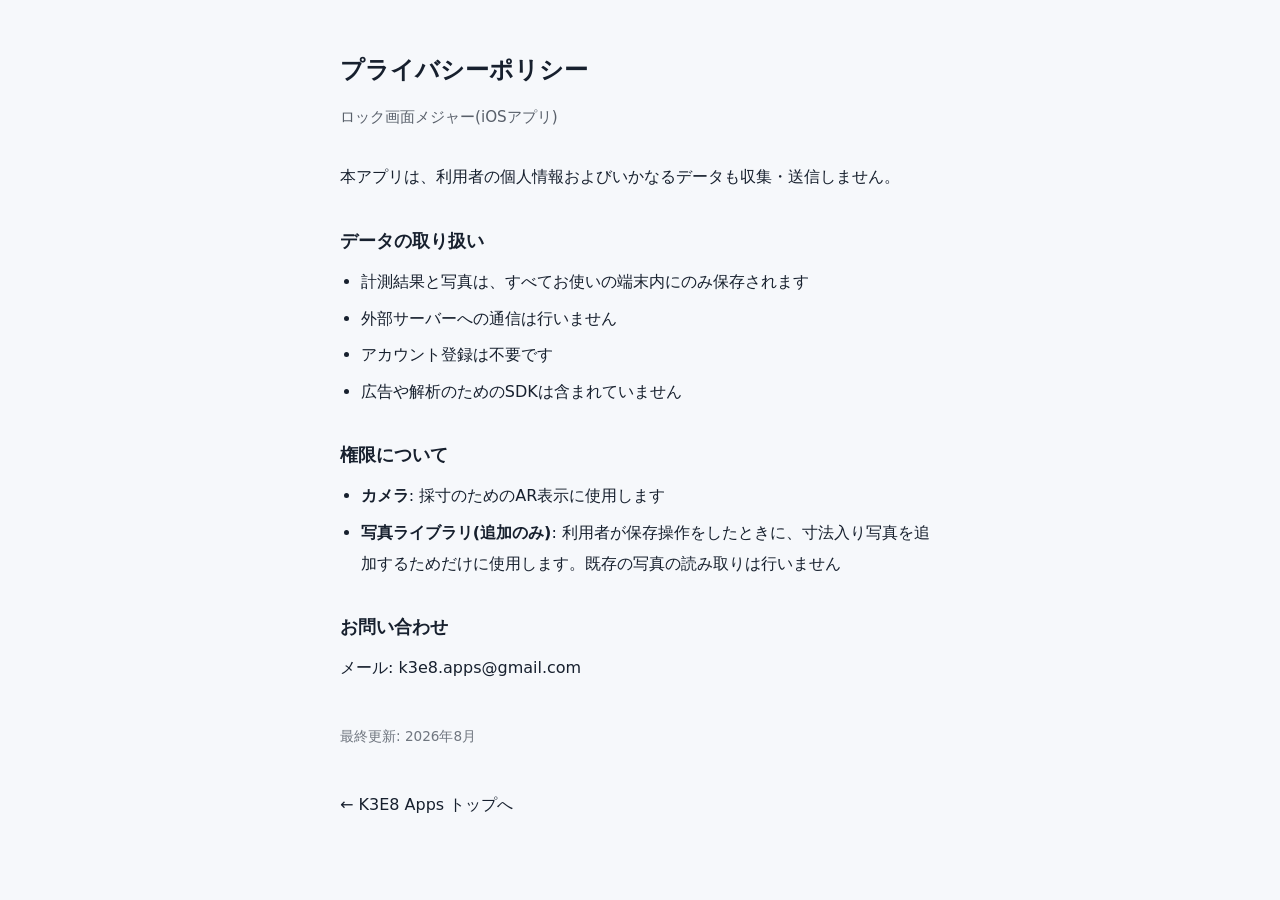
==== locklens/privacy.html @ 76bfced0 "ロック画面メジャーのプライバシーポリシーページを追加" ====
<!DOCTYPE html>
<html lang="ja">
<head>
  <meta charset="UTF-8">
  <meta name="viewport" content="width=device-width, initial-scale=1.0">
  <title>プライバシーポリシー | ロック画面メジャー</title>
  <meta name="description" content="ロック画面メジャーのプライバシーポリシー。本アプリは利用者のデータを一切収集・送信しません。">
  <link rel="canonical" href="https://k3e8.github.io/locklens/privacy.html">
  <meta name="theme-color" content="#f6f8fb" media="(prefers-color-scheme: light)">
  <meta name="theme-color" content="#0c1220" media="(prefers-color-scheme: dark)">
  <link rel="stylesheet" href="../css/style.css?v=5">
  <style>
    .policy { max-width: 640px; margin: 0 auto; padding: 48px 20px 80px; line-height: 1.9; }
    .policy h1 { font-size: 1.5rem; margin-bottom: 0.4em; }
    .policy .app-name { opacity: 0.7; font-size: 0.95rem; margin-bottom: 2em; }
    .policy h2 { font-size: 1.1rem; margin: 1.8em 0 0.5em; }
    .policy ul { padding-left: 1.3em; }
    .policy li { margin: 0.4em 0; }
    .policy .updated { margin-top: 3em; font-size: 0.85rem; opacity: 0.6; }
    .policy a.back { display: inline-block; margin-top: 2.5em; }
  </style>
</head>
<body>
  <main class="policy">
    <h1>プライバシーポリシー</h1>
    <p class="app-name">ロック画面メジャー(iOSアプリ)</p>

    <p>本アプリは、利用者の個人情報およびいかなるデータも収集・送信しません。</p>

    <h2>データの取り扱い</h2>
    <ul>
      <li>計測結果と写真は、すべてお使いの端末内にのみ保存されます</li>
      <li>外部サーバーへの通信は行いません</li>
      <li>アカウント登録は不要です</li>
      <li>広告や解析のためのSDKは含まれていません</li>
    </ul>

    <h2>権限について</h2>
    <ul>
      <li><strong>カメラ</strong>: 採寸のためのAR表示に使用します</li>
      <li><strong>写真ライブラリ(追加のみ)</strong>: 利用者が保存操作をしたときに、寸法入り写真を追加するためだけに使用します。既存の写真の読み取りは行いません</li>
    </ul>

    <h2>お問い合わせ</h2>
    <p>メール: <a href="mailto:k3e8.apps@gmail.com">k3e8.apps@gmail.com</a></p>

    <p class="updated">最終更新: 2026年8月</p>
    <a class="back" href="../">← K3E8 Apps トップへ</a>
  </main>
</body>
</html>
---- css/style.css ----
/* ============ テーマ変数 ============ */
:root {
  color-scheme: light dark;
  --bg: #f6f8fb;
  --bg-soft: #eaf1f4;
  --card: #ffffff;
  --card-border: rgba(20, 40, 70, 0.08);
  --text: #17202e;
  --text-sub: #5a6778;
  --accent-1: #3ec46d;
  --accent-2: #3b9ae8;
  --accent-text: #2e8bd6;
  --shadow: 0 10px 30px rgba(20, 40, 70, 0.08);
  --header-bg: rgba(246, 248, 251, 0.82);
}
[data-theme="dark"] {
  --bg: #0c1220;
  --bg-soft: #111a2b;
  --card: #141d2e;
  --card-border: rgba(255, 255, 255, 0.07);
  --text: #e9eef6;
  --text-sub: #93a0b4;
  --accent-text: #6db9f2;
  --shadow: 0 12px 32px rgba(0, 0, 0, 0.35);
  --header-bg: rgba(12, 18, 32, 0.82);
}
@media (prefers-color-scheme: dark) {
  :root:not([data-theme="light"]) {
    --bg: #0c1220;
    --bg-soft: #111a2b;
    --card: #141d2e;
    --card-border: rgba(255, 255, 255, 0.07);
    --text: #e9eef6;
    --text-sub: #93a0b4;
    --accent-text: #6db9f2;
    --shadow: 0 12px 32px rgba(0, 0, 0, 0.35);
    --header-bg: rgba(12, 18, 32, 0.82);
  }
}

/* ============ ベース ============ */
* { margin: 0; padding: 0; box-sizing: border-box; }
html { scroll-behavior: smooth; }
body {
  font-family: "Hiragino Sans", "Hiragino Kaku Gothic ProN", "Noto Sans JP", system-ui, sans-serif;
  background: var(--bg);
  color: var(--text);
  line-height: 1.8;
  -webkit-font-smoothing: antialiased;
}
img { max-width: 100%; height: auto; display: block; }
a { color: inherit; text-decoration: none; }
.accent {
  background: linear-gradient(120deg, var(--accent-1), var(--accent-2));
  -webkit-background-clip: text;
  background-clip: text;
  color: transparent;
}

/* ============ ヘッダー ============ */
.site-header {
  position: sticky; top: 0; z-index: 100;
  background: var(--header-bg);
  backdrop-filter: blur(12px);
  -webkit-backdrop-filter: blur(12px);
  border-bottom: 1px solid var(--card-border);
}
.header-inner {
  padding: 0.7rem 1.2rem;
  display: flex; align-items: center; gap: 1.4rem;
}
.logo { font-weight: 800; font-size: 1.15rem; letter-spacing: 0.02em; white-space: nowrap; }
.global-nav { display: flex; gap: 1.1rem; font-size: 0.92rem; font-weight: 600; }
.global-nav a { color: var(--text-sub); padding: 0.2rem 0.1rem; border-bottom: 2px solid transparent; transition: color 0.2s, border-color 0.2s; white-space: nowrap; }
.global-nav a:hover, .global-nav a.active { color: var(--text); border-bottom-color: var(--accent-2); }
.header-actions { margin-left: auto; display: flex; align-items: center; gap: 0.4rem; }
.icon-btn {
  display: inline-flex; align-items: center; justify-content: center;
  width: 36px; height: 36px; border-radius: 10px;
  border: 1px solid transparent; background: none; color: var(--text-sub);
  cursor: pointer; transition: background 0.2s, color 0.2s;
}
.icon-btn:hover { background: var(--bg-soft); color: var(--text); }
.theme-icon::before { content: "◐"; font-size: 1.15rem; line-height: 1; }

/* ============ ヒーロー(野良トーク) ============ */
.hero-app {
  max-width: 1080px; margin: 0 auto;
  padding: 4.2rem 1.2rem 3.6rem;
  display: grid; grid-template-columns: 1.2fr 0.8fr; gap: 3rem; align-items: center;
}
.hero-brand { display: flex; align-items: center; gap: 0.9rem; }
.hero-appname { font-weight: 800; font-size: 1.2rem; line-height: 1.4; }
.hero-genre { font-size: 0.82rem; font-weight: 700; color: var(--accent-text); }
.hero-copy h1 {
  margin-top: 1.5rem;
  font-size: clamp(1.5rem, 4.2vw, 2.4rem);
  font-weight: 800; line-height: 1.55; letter-spacing: 0.01em;
}
.hero-desc { margin-top: 1.1rem; color: var(--text-sub); font-size: 0.97rem; max-width: 34em; }
.hero-media { display: block; max-width: 290px; width: 100%; justify-self: center; }
.hero-media .phone-demo { transition: transform 0.25s ease, box-shadow 0.25s ease; }
.hero-media:hover .phone-demo { transform: translateY(-5px); box-shadow: 0 16px 36px rgba(20, 40, 70, 0.26); }

/* ============ 波の区切り・帯 ============ */
.wave { color: var(--bg-soft); line-height: 0; }
.wave svg { display: block; width: 100%; height: 44px; }
.wave path { fill: currentColor; }
.wave--flip { transform: scaleY(-1); }
.band { background: var(--bg-soft); }
.band--footer { padding-bottom: 0.5rem; }

/* ============ セクション共通 ============ */
.section { max-width: 1080px; margin: 0 auto; padding: 2.6rem 1.2rem 3.2rem; }
.section-title {
  display: inline-block;
  font-size: 1.45rem; font-weight: 800;
}
.section-title::after {
  content: ""; display: block; width: 64px; height: 8px; margin-top: 0.45rem;
  background-image: radial-gradient(circle, var(--accent-2) 2.6px, transparent 3.2px);
  background-size: 13px 8px; background-repeat: repeat-x;
}
.section-sub { margin-top: 0.9rem; color: var(--text-sub); font-size: 0.95rem; max-width: 40em; }

/* ============ 特徴チップ・ボタン類 ============ */
.feature-chips { margin-top: 1.4rem; display: flex; flex-wrap: wrap; gap: 0.5rem; list-style: none; }
.feature-chips li {
  font-size: 0.8rem; font-weight: 600; padding: 0.3rem 0.75rem; border-radius: 999px;
  background: var(--bg-soft); border: 1px solid var(--card-border); color: var(--text-sub);
}
.store-row { margin-top: 1.5rem; display: flex; align-items: center; flex-wrap: wrap; gap: 1rem; }
.store-btn {
  display: inline-flex; align-items: center; gap: 0.6rem;
  background: #000; color: #fff; border-radius: 12px; padding: 0.55rem 1.1rem;
  transition: transform 0.15s, box-shadow 0.15s;
}
[data-theme="dark"] .store-btn { background: #fff; color: #000; }
@media (prefers-color-scheme: dark) {
  :root:not([data-theme="light"]) .store-btn { background: #fff; color: #000; }
}
.store-btn:hover { transform: translateY(-2px); box-shadow: var(--shadow); }
.store-btn small { display: block; font-size: 0.62rem; line-height: 1.2; }
.store-btn strong { display: block; font-size: 1.05rem; line-height: 1.2; }
.x-btn {
  display: inline-flex; align-items: center; gap: 0.45rem;
  padding: 0.55rem 0.95rem; border-radius: 12px;
  border: 1px solid var(--card-border); background: var(--bg-soft);
  font-weight: 700; font-size: 0.88rem; color: var(--text);
  transition: transform 0.15s, border-color 0.15s;
}
.x-btn:hover { transform: translateY(-2px); border-color: var(--accent-2); }
.qr-details summary {
  cursor: pointer; font-size: 0.85rem; font-weight: 600; color: var(--accent-text);
  list-style: none;
}
.qr-details summary::-webkit-details-marker { display: none; }
.qr-details summary::before { content: "▸ "; }
.qr-details[open] summary::before { content: "▾ "; }
.qr-pop {
  margin-top: 0.7rem; padding: 0.9rem; display: flex; align-items: center; gap: 0.9rem;
  background: var(--bg-soft); border: 1px solid var(--card-border); border-radius: 12px;
}
.qr-pop img { border-radius: 8px; background: #fff; padding: 4px; }
.qr-pop p { font-size: 0.78rem; color: var(--text-sub); line-height: 1.6; }
.android-note { margin-top: 1rem; font-size: 0.82rem; color: var(--text-sub); }
.android-note::before { content: "🤖 "; }

/* ---- チャット画面デモ(CSSアニメーション) ---- */
.phone-demo {
  aspect-ratio: 9 / 18.5; width: 100%; font-size: 11px;
  display: flex; flex-direction: column;
  border: 7px solid #16202e; border-radius: 26px;
  background:
    radial-gradient(circle at 85% 12%, rgba(62, 196, 109, 0.14), transparent 42%),
    radial-gradient(circle at 10% 85%, rgba(59, 154, 232, 0.14), transparent 46%),
    #f0f7f6;
  box-shadow: 0 8px 24px rgba(20, 40, 70, 0.18);
  overflow: hidden; color: #223142;
}
.pd-status {
  display: flex; justify-content: space-between; padding: 0.5em 1.1em 0.2em;
  font-size: 0.8em; font-weight: 700; color: #4a5a6b;
}
.pd-header {
  display: flex; align-items: center; gap: 0.5em; padding: 0.5em 0.9em;
  background: rgba(255, 255, 255, 0.75); border-bottom: 1px solid rgba(30, 60, 90, 0.08);
}
.pd-avatar {
  width: 2em; height: 2em; border-radius: 50%; flex: 0 0 auto;
  display: grid; place-items: center;
  background: #f5a623; color: #fff; font-weight: 800;
}
.pd-name { font-weight: 800; }
.pd-online { margin-left: auto; font-size: 0.75em; color: #2eaf62; font-weight: 700; }
.pd-chat { flex: 1; display: flex; flex-direction: column; gap: 0.7em; padding: 0.9em 0.8em; }
.pd-msg { display: flex; }
.pd-msg p { max-width: 80%; padding: 0.5em 0.8em; line-height: 1.5; border-radius: 14px; margin: 0; }
.pd-in p {
  background: #fff; border: 1px solid #e2ebee; border-bottom-left-radius: 4px;
  box-shadow: 0 1px 3px rgba(20, 40, 70, 0.06);
}
.pd-out { justify-content: flex-end; }
.pd-out p {
  background: linear-gradient(120deg, var(--accent-1), var(--accent-2));
  color: #fff; border-bottom-right-radius: 4px;
}
.pd-slot { position: relative; }
.pd-typing { position: absolute; inset: 0 auto auto 0; }
.pd-typing p { display: flex; gap: 0.3em; align-items: center; height: 100%; }
.pd-typing i {
  width: 0.42em; height: 0.42em; border-radius: 50%; background: #9fb2bd;
  animation: pd-bounce 1.1s ease-in-out infinite;
}
.pd-typing i:nth-child(2) { animation-delay: 0.18s; }
.pd-typing i:nth-child(3) { animation-delay: 0.36s; }
@keyframes pd-bounce { 0%, 60%, 100% { transform: none; } 30% { transform: translateY(-0.35em); } }
.pd-input {
  margin: 0 0.8em 0.9em; padding: 0.55em 1em; border-radius: 999px;
  background: #fff; border: 1px solid #e2ebee; color: #9aabb6; font-size: 0.9em;
}

/* 会話のタイムライン(13秒ループ) */
.pd-m1 { animation: pd-m1 13s ease infinite; }
.pd-m2 { animation: pd-m2 13s ease infinite; }
.pd-typing { animation: pd-ty 13s ease infinite; }
.pd-m3 { animation: pd-m3 13s ease infinite; }
.pd-m4 { animation: pd-m4 13s ease infinite; }
@keyframes pd-m1 { 0%, 4% { opacity: 0; transform: translateY(9px) scale(0.95); } 8%, 93% { opacity: 1; transform: none; } 98%, 100% { opacity: 0; transform: translateY(9px) scale(0.95); } }
@keyframes pd-m2 { 0%, 17% { opacity: 0; transform: translateY(9px) scale(0.95); } 21%, 93% { opacity: 1; transform: none; } 98%, 100% { opacity: 0; transform: translateY(9px) scale(0.95); } }
@keyframes pd-ty { 0%, 29% { opacity: 0; } 32%, 44% { opacity: 1; } 47%, 100% { opacity: 0; } }
@keyframes pd-m3 { 0%, 47% { opacity: 0; transform: translateY(9px) scale(0.95); } 51%, 93% { opacity: 1; transform: none; } 98%, 100% { opacity: 0; transform: translateY(9px) scale(0.95); } }
@keyframes pd-m4 { 0%, 66% { opacity: 0; transform: translateY(9px) scale(0.95); } 70%, 93% { opacity: 1; transform: none; } 98%, 100% { opacity: 0; transform: translateY(9px) scale(0.95); } }
@media (prefers-reduced-motion: reduce) {
  .pd-m1, .pd-m2, .pd-m3, .pd-m4, .pd-typing, .pd-typing i { animation: none; }
  .pd-typing { display: none; }
}

/* ============ アプリ一覧 ============ */
.app-icon { border-radius: 22%; box-shadow: 0 4px 14px rgba(20, 40, 70, 0.18); }
.app-genre { font-size: 0.8rem; font-weight: 700; color: var(--accent-text); letter-spacing: 0.06em; }
.app-grid { margin-top: 1.8rem; display: grid; grid-template-columns: repeat(auto-fill, minmax(300px, 1fr)); gap: 1.1rem; }
.app-card {
  display: flex; gap: 1rem; align-items: flex-start;
  background: var(--card); border: 1px solid var(--card-border); border-radius: 16px;
  padding: 1.2rem 1.3rem; box-shadow: var(--shadow);
  transition: transform 0.18s, border-color 0.18s;
}
.app-card:hover { transform: translateY(-3px); border-color: var(--accent-2); }
.app-card h3 { font-size: 1.02rem; font-weight: 800; }
.app-card p { font-size: 0.85rem; color: var(--text-sub); margin: 0.2rem 0 0.4rem; }
.app-card p a { color: var(--accent-text); }
.app-card p a:hover { text-decoration: underline; }
.app-card .app-genre { font-size: 0.72rem; }
.app-card--soon { border-style: dashed; box-shadow: none; background: transparent; }
.app-card--soon:hover { transform: none; border-color: var(--card-border); }
.soon-icon {
  flex: 0 0 56px; height: 56px; border-radius: 14px; display: grid; place-items: center;
  background: var(--bg); border: 1px dashed var(--card-border);
  font-size: 1.4rem; font-weight: 800; color: var(--text-sub);
}

/* ============ お知らせ(タイムライン) ============ */
.timeline { position: relative; margin-top: 1.9rem; list-style: none; }
.timeline::before {
  content: ""; position: absolute; left: 6px; top: 6px; bottom: 6px; width: 2px;
  border-radius: 1px;
  background: linear-gradient(var(--accent-1), var(--accent-2));
  opacity: 0.4;
}
.timeline li { position: relative; padding: 0 0 1.5rem 2rem; }
.timeline li:last-child { padding-bottom: 0.2rem; }
.timeline li::before {
  content: ""; position: absolute; left: 0; top: 0.5em;
  width: 14px; height: 14px; border-radius: 50%;
  background: var(--bg); border: 3px solid var(--accent-2);
}
.timeline li:first-child::before { border-color: var(--accent-1); }
.timeline time { display: block; font-size: 0.8rem; font-weight: 700; color: var(--text-sub); font-variant-numeric: tabular-nums; }
.timeline p { font-size: 0.95rem; }
.timeline a { color: var(--accent-text); }
.timeline a:hover { text-decoration: underline; }

/* ============ 連絡先 ============ */
.contact-lead { margin-top: 1rem; color: var(--text-sub); font-size: 0.95rem; }
.contact-links { margin-top: 1.5rem; display: flex; flex-wrap: wrap; gap: 0.8rem; }
.contact-pill {
  display: inline-flex; align-items: center; gap: 0.55rem;
  padding: 0.65rem 1.2rem; border-radius: 999px;
  background: var(--card); border: 1px solid var(--card-border);
  font: inherit; font-size: 0.92rem; font-weight: 700; color: var(--text);
  cursor: pointer; box-shadow: var(--shadow);
  transition: transform 0.15s, border-color 0.15s;
}
.contact-pill:hover { transform: translateY(-2px); border-color: var(--accent-2); }

/* ============ フッター他 ============ */
.site-footer {
  padding: 1rem 1.2rem 2rem; text-align: center;
  color: var(--text-sub); font-size: 0.82rem;
}
.to-top {
  position: fixed; right: 1.2rem; bottom: 1.2rem; width: 44px; height: 44px;
  border-radius: 50%; border: 1px solid var(--card-border);
  background: var(--card); color: var(--text); box-shadow: var(--shadow);
  font-size: 1.1rem; cursor: pointer; opacity: 0; pointer-events: none;
  transition: opacity 0.25s, transform 0.25s; transform: translateY(8px);
}
.to-top.show { opacity: 1; pointer-events: auto; transform: none; }

/* ============ スクロール出現 ============ */
.reveal { opacity: 0; transform: translateY(18px); transition: opacity 0.6s ease, transform 0.6s ease; }
.reveal.visible { opacity: 1; transform: none; }
@media (prefers-reduced-motion: reduce) {
  html { scroll-behavior: auto; }
  .reveal { opacity: 1; transform: none; transition: none; }
}

/* ============ レスポンシブ ============ */
@media (max-width: 820px) {
  .hero-app { grid-template-columns: 1fr; gap: 2.2rem; padding-top: 2.8rem; }
  .hero-media { max-width: 240px; }
  .global-nav { gap: 0.8rem; font-size: 0.86rem; }
  .header-inner { gap: 0.9rem; }
  .wave svg { height: 30px; }
}
@media (max-width: 480px) {
  .header-inner { gap: 0.7rem; padding: 0.6rem 0.9rem; }
  .logo { font-size: 0.98rem; }
  .global-nav { gap: 0.65rem; font-size: 0.8rem; }
  .header-actions { gap: 0.15rem; }
  .icon-btn { width: 31px; height: 31px; }
  /* 最小画面ではGitHubアイコンを畳む(連絡先セクションに同リンクあり) */
  .header-actions a[aria-label="GitHub"] { display: none; }
}
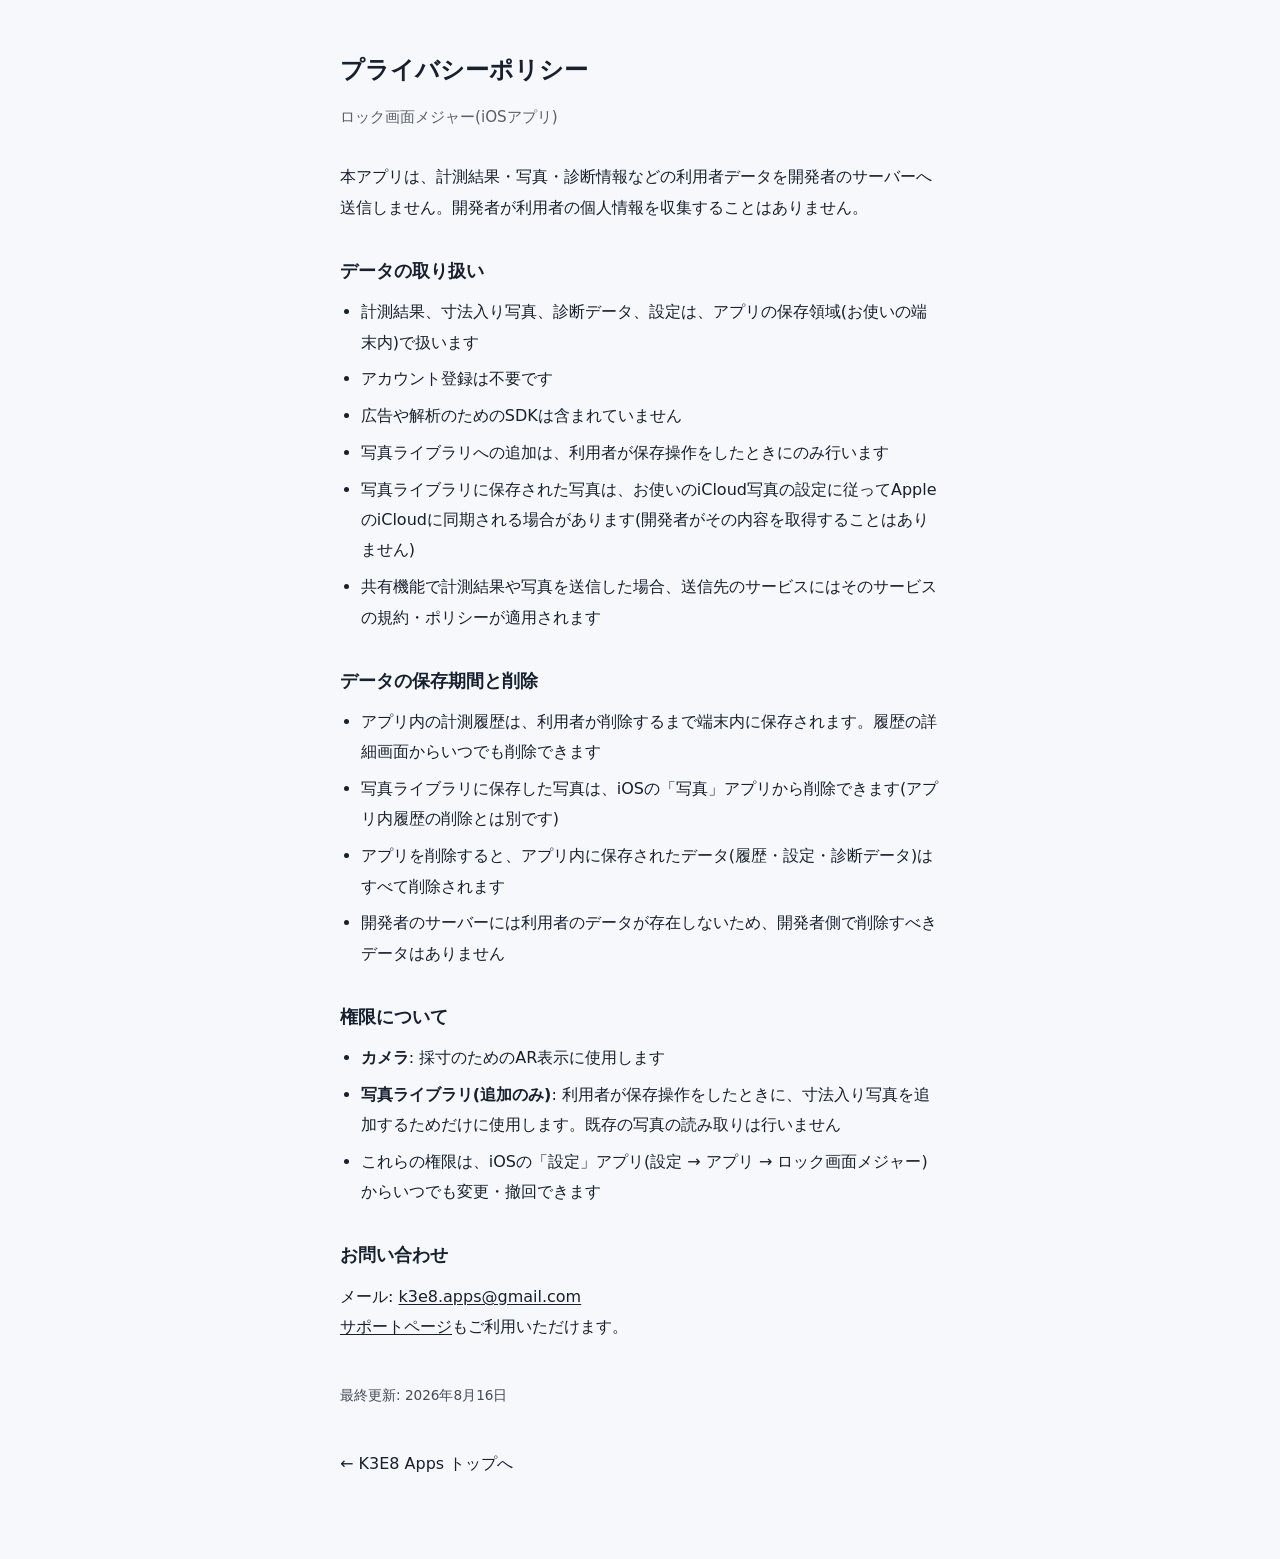
==== commit d72014bb: "ロック画面メジャーのプライバシーポリシー改稿+サポートページ新設" ====
--- a/locklens/privacy.html
+++ b/locklens/privacy.html
@@ -4,7 +4,7 @@
   <meta charset="UTF-8">
   <meta name="viewport" content="width=device-width, initial-scale=1.0">
   <title>プライバシーポリシー | ロック画面メジャー</title>
-  <meta name="description" content="ロック画面メジャーのプライバシーポリシー。本アプリは利用者のデータを一切収集・送信しません。">
+  <meta name="description" content="ロック画面メジャーのプライバシーポリシー。本アプリは計測データを開発者のサーバーへ送信しません。">
   <link rel="canonical" href="https://k3e8.github.io/locklens/privacy.html">
   <meta name="theme-color" content="#f6f8fb" media="(prefers-color-scheme: light)">
   <meta name="theme-color" content="#0c1220" media="(prefers-color-scheme: dark)">
@@ -16,8 +16,9 @@
     .policy h2 { font-size: 1.1rem; margin: 1.8em 0 0.5em; }
     .policy ul { padding-left: 1.3em; }
     .policy li { margin: 0.4em 0; }
-    .policy .updated { margin-top: 3em; font-size: 0.85rem; opacity: 0.6; }
-    .policy a.back { display: inline-block; margin-top: 2.5em; }
+    .policy a { text-decoration: underline; text-underline-offset: 2px; }
+    .policy .updated { margin-top: 3em; font-size: 0.85rem; opacity: 0.8; }
+    .policy a.back { display: inline-block; margin-top: 2.5em; text-decoration: none; }
   </style>
 </head>
 <body>
@@ -25,26 +26,38 @@
     <h1>プライバシーポリシー</h1>
     <p class="app-name">ロック画面メジャー(iOSアプリ)</p>
 
-    <p>本アプリは、利用者の個人情報およびいかなるデータも収集・送信しません。</p>
+    <p>本アプリは、計測結果・写真・診断情報などの利用者データを開発者のサーバーへ送信しません。開発者が利用者の個人情報を収集することはありません。</p>
 
     <h2>データの取り扱い</h2>
     <ul>
-      <li>計測結果と写真は、すべてお使いの端末内にのみ保存されます</li>
-      <li>外部サーバーへの通信は行いません</li>
+      <li>計測結果、寸法入り写真、診断データ、設定は、アプリの保存領域(お使いの端末内)で扱います</li>
       <li>アカウント登録は不要です</li>
       <li>広告や解析のためのSDKは含まれていません</li>
+      <li>写真ライブラリへの追加は、利用者が保存操作をしたときにのみ行います</li>
+      <li>写真ライブラリに保存された写真は、お使いのiCloud写真の設定に従ってAppleのiCloudに同期される場合があります(開発者がその内容を取得することはありません)</li>
+      <li>共有機能で計測結果や写真を送信した場合、送信先のサービスにはそのサービスの規約・ポリシーが適用されます</li>
+    </ul>
+
+    <h2>データの保存期間と削除</h2>
+    <ul>
+      <li>アプリ内の計測履歴は、利用者が削除するまで端末内に保存されます。履歴の詳細画面からいつでも削除できます</li>
+      <li>写真ライブラリに保存した写真は、iOSの「写真」アプリから削除できます(アプリ内履歴の削除とは別です)</li>
+      <li>アプリを削除すると、アプリ内に保存されたデータ(履歴・設定・診断データ)はすべて削除されます</li>
+      <li>開発者のサーバーには利用者のデータが存在しないため、開発者側で削除すべきデータはありません</li>
     </ul>
 
     <h2>権限について</h2>
     <ul>
       <li><strong>カメラ</strong>: 採寸のためのAR表示に使用します</li>
       <li><strong>写真ライブラリ(追加のみ)</strong>: 利用者が保存操作をしたときに、寸法入り写真を追加するためだけに使用します。既存の写真の読み取りは行いません</li>
+      <li>これらの権限は、iOSの「設定」アプリ(設定 → アプリ → ロック画面メジャー)からいつでも変更・撤回できます</li>
     </ul>
 
     <h2>お問い合わせ</h2>
     <p>メール: <a href="mailto:k3e8.apps@gmail.com">k3e8.apps@gmail.com</a></p>
+    <p><a href="support.html">サポートページ</a>もご利用いただけます。</p>
 
-    <p class="updated">最終更新: 2026年8月</p>
+    <p class="updated">最終更新: 2026年8月16日</p>
     <a class="back" href="../">← K3E8 Apps トップへ</a>
   </main>
 </body>
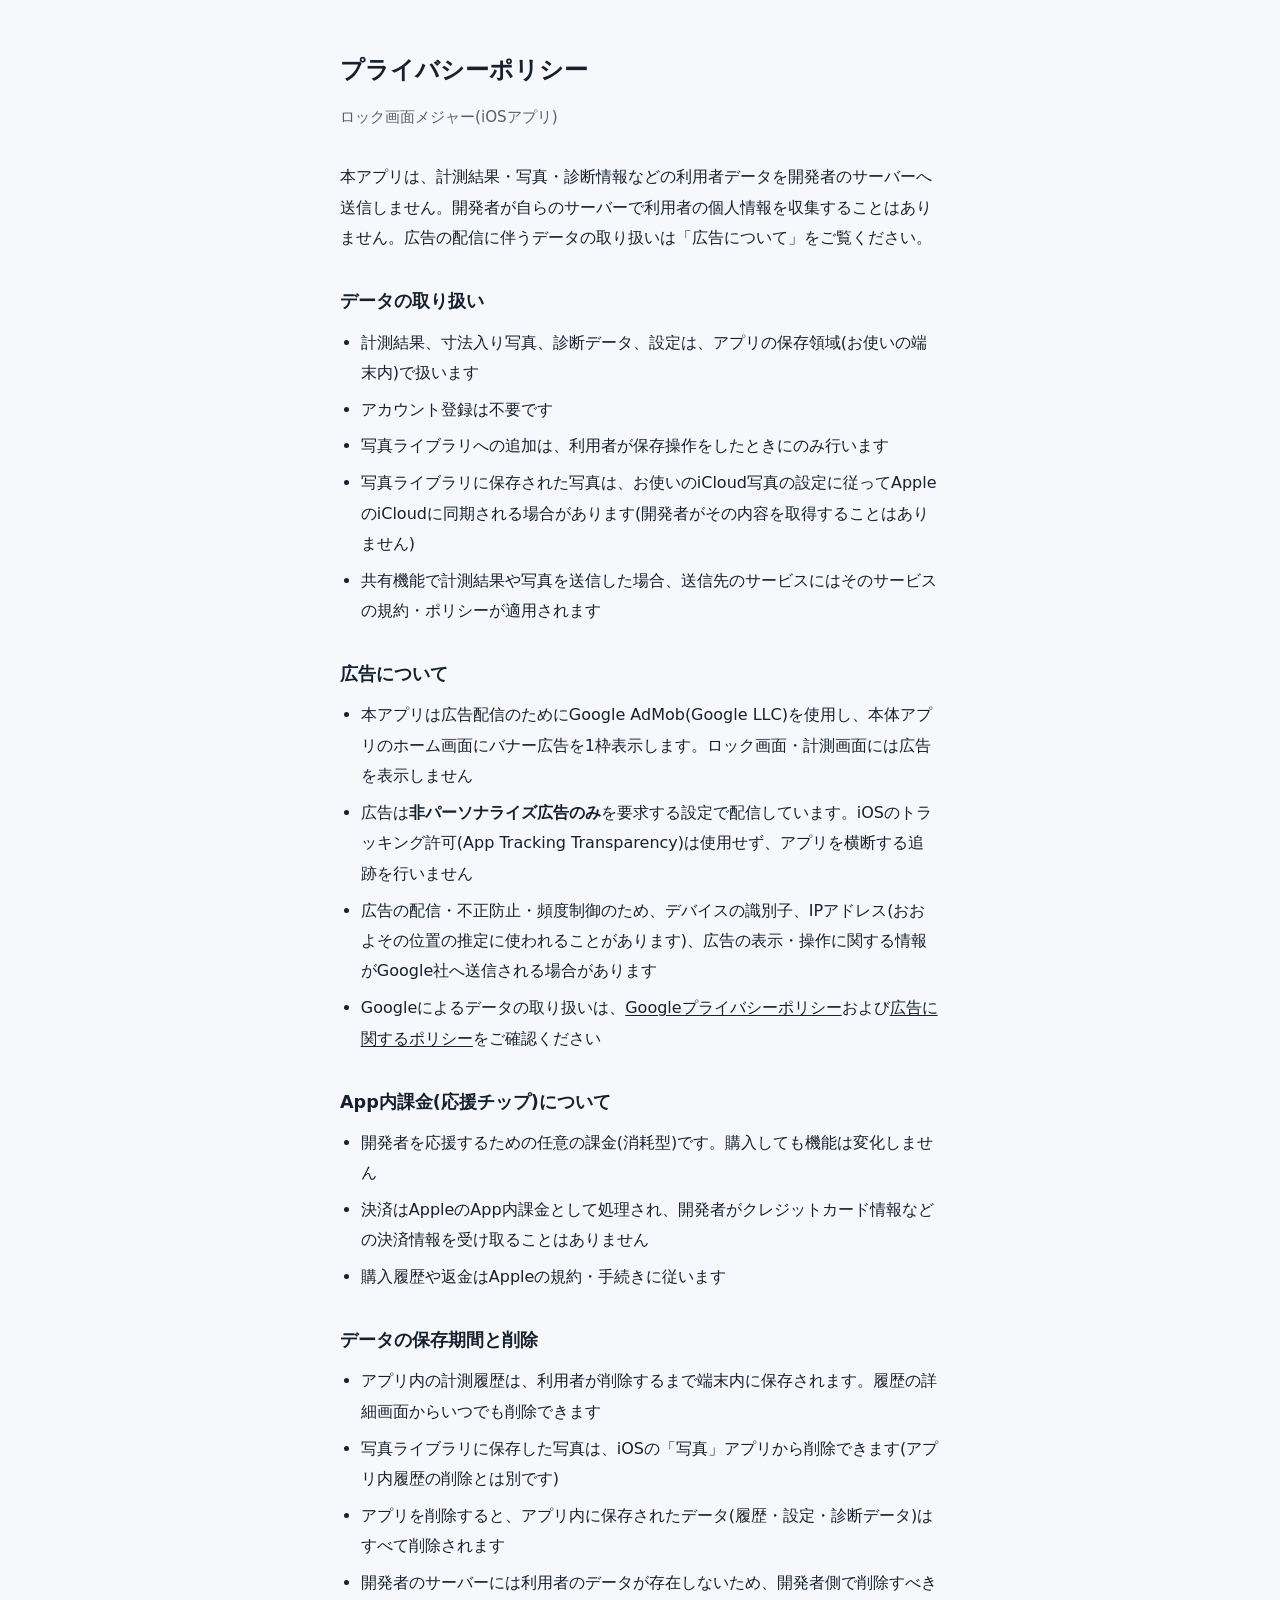
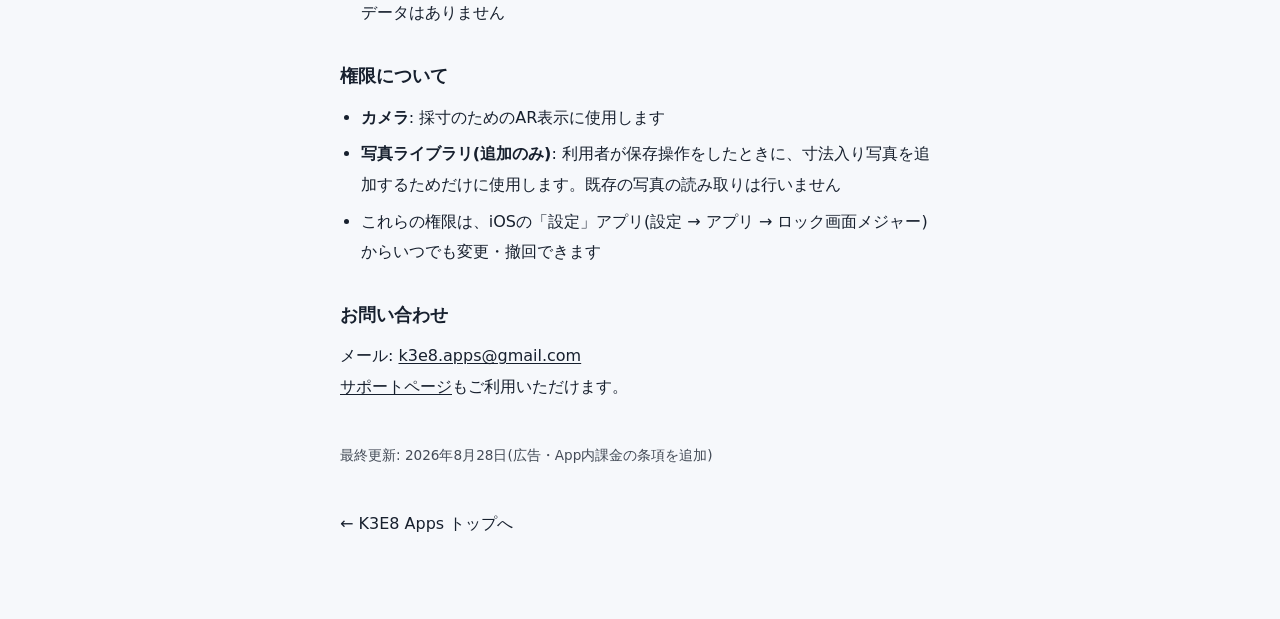
==== commit db45c747: "ロック画面メジャー: 広告(AdMob・非パーソナライズ)とApp内課金(応援チップ)の条項を追加" ====
--- a/locklens/privacy.html
+++ b/locklens/privacy.html
@@ -4,7 +4,7 @@
   <meta charset="UTF-8">
   <meta name="viewport" content="width=device-width, initial-scale=1.0">
   <title>プライバシーポリシー | ロック画面メジャー</title>
-  <meta name="description" content="ロック画面メジャーのプライバシーポリシー。本アプリは計測データを開発者のサーバーへ送信しません。">
+  <meta name="description" content="ロック画面メジャーのプライバシーポリシー。計測データは端末内のみで扱い、広告配信にはGoogle AdMob(非パーソナライズ)を使用します。">
   <link rel="canonical" href="https://k3e8.github.io/locklens/privacy.html">
   <meta name="theme-color" content="#f6f8fb" media="(prefers-color-scheme: light)">
   <meta name="theme-color" content="#0c1220" media="(prefers-color-scheme: dark)">
@@ -26,16 +26,30 @@
     <h1>プライバシーポリシー</h1>
     <p class="app-name">ロック画面メジャー(iOSアプリ)</p>
 
-    <p>本アプリは、計測結果・写真・診断情報などの利用者データを開発者のサーバーへ送信しません。開発者が利用者の個人情報を収集することはありません。</p>
+    <p>本アプリは、計測結果・写真・診断情報などの利用者データを開発者のサーバーへ送信しません。開発者が自らのサーバーで利用者の個人情報を収集することはありません。広告の配信に伴うデータの取り扱いは「広告について」をご覧ください。</p>
 
     <h2>データの取り扱い</h2>
     <ul>
       <li>計測結果、寸法入り写真、診断データ、設定は、アプリの保存領域(お使いの端末内)で扱います</li>
       <li>アカウント登録は不要です</li>
-      <li>広告や解析のためのSDKは含まれていません</li>
       <li>写真ライブラリへの追加は、利用者が保存操作をしたときにのみ行います</li>
       <li>写真ライブラリに保存された写真は、お使いのiCloud写真の設定に従ってAppleのiCloudに同期される場合があります(開発者がその内容を取得することはありません)</li>
       <li>共有機能で計測結果や写真を送信した場合、送信先のサービスにはそのサービスの規約・ポリシーが適用されます</li>
+    </ul>
+
+    <h2>広告について</h2>
+    <ul>
+      <li>本アプリは広告配信のためにGoogle AdMob(Google LLC)を使用し、本体アプリのホーム画面にバナー広告を1枠表示します。ロック画面・計測画面には広告を表示しません</li>
+      <li>広告は<strong>非パーソナライズ広告のみ</strong>を要求する設定で配信しています。iOSのトラッキング許可(App Tracking Transparency)は使用せず、アプリを横断する追跡を行いません</li>
+      <li>広告の配信・不正防止・頻度制御のため、デバイスの識別子、IPアドレス(おおよその位置の推定に使われることがあります)、広告の表示・操作に関する情報がGoogle社へ送信される場合があります</li>
+      <li>Googleによるデータの取り扱いは、<a href="https://policies.google.com/privacy" target="_blank" rel="noopener">Googleプライバシーポリシー</a>および<a href="https://policies.google.com/technologies/ads" target="_blank" rel="noopener">広告に関するポリシー</a>をご確認ください</li>
+    </ul>
+
+    <h2>App内課金(応援チップ)について</h2>
+    <ul>
+      <li>開発者を応援するための任意の課金(消耗型)です。購入しても機能は変化しません</li>
+      <li>決済はAppleのApp内課金として処理され、開発者がクレジットカード情報などの決済情報を受け取ることはありません</li>
+      <li>購入履歴や返金はAppleの規約・手続きに従います</li>
     </ul>
 
     <h2>データの保存期間と削除</h2>
@@ -57,7 +71,7 @@
     <p>メール: <a href="mailto:k3e8.apps@gmail.com">k3e8.apps@gmail.com</a></p>
     <p><a href="support.html">サポートページ</a>もご利用いただけます。</p>
 
-    <p class="updated">最終更新: 2026年8月16日</p>
+    <p class="updated">最終更新: 2026年8月28日(広告・App内課金の条項を追加)</p>
     <a class="back" href="../">← K3E8 Apps トップへ</a>
   </main>
 </body>
